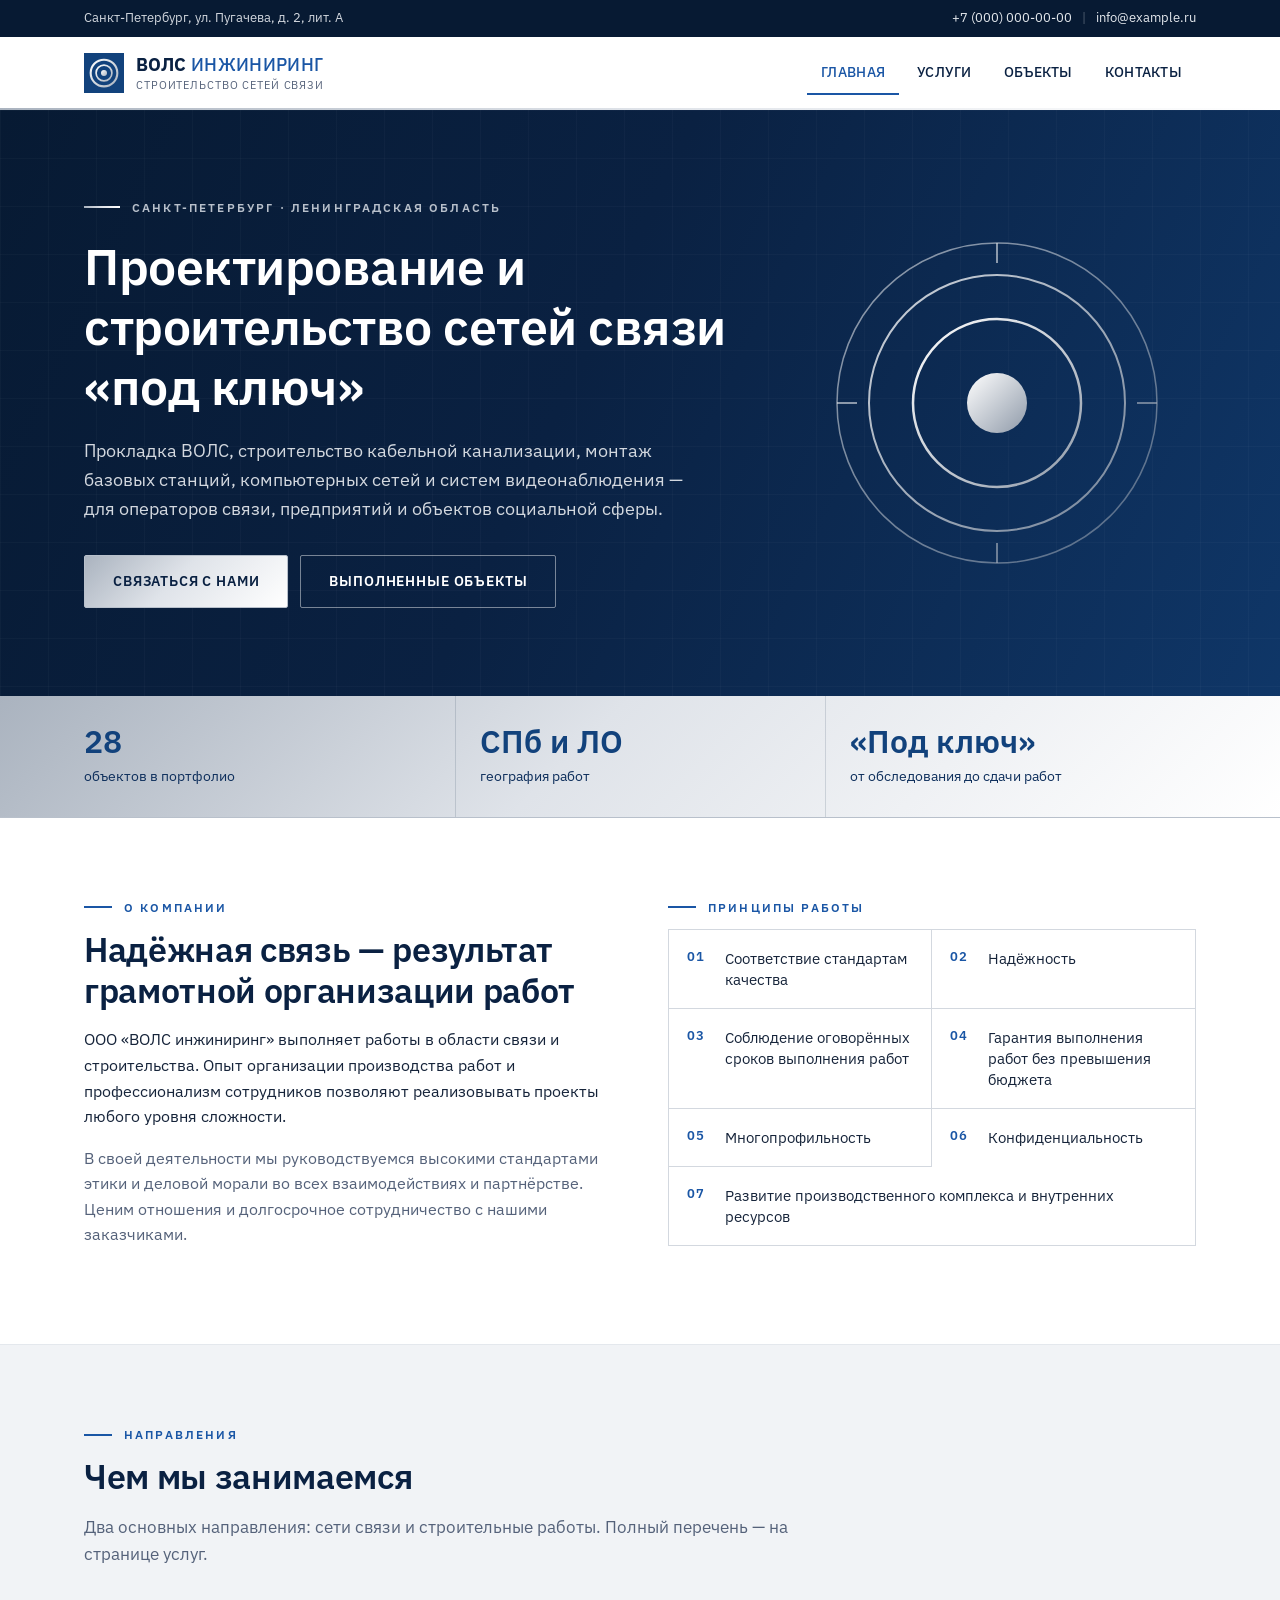
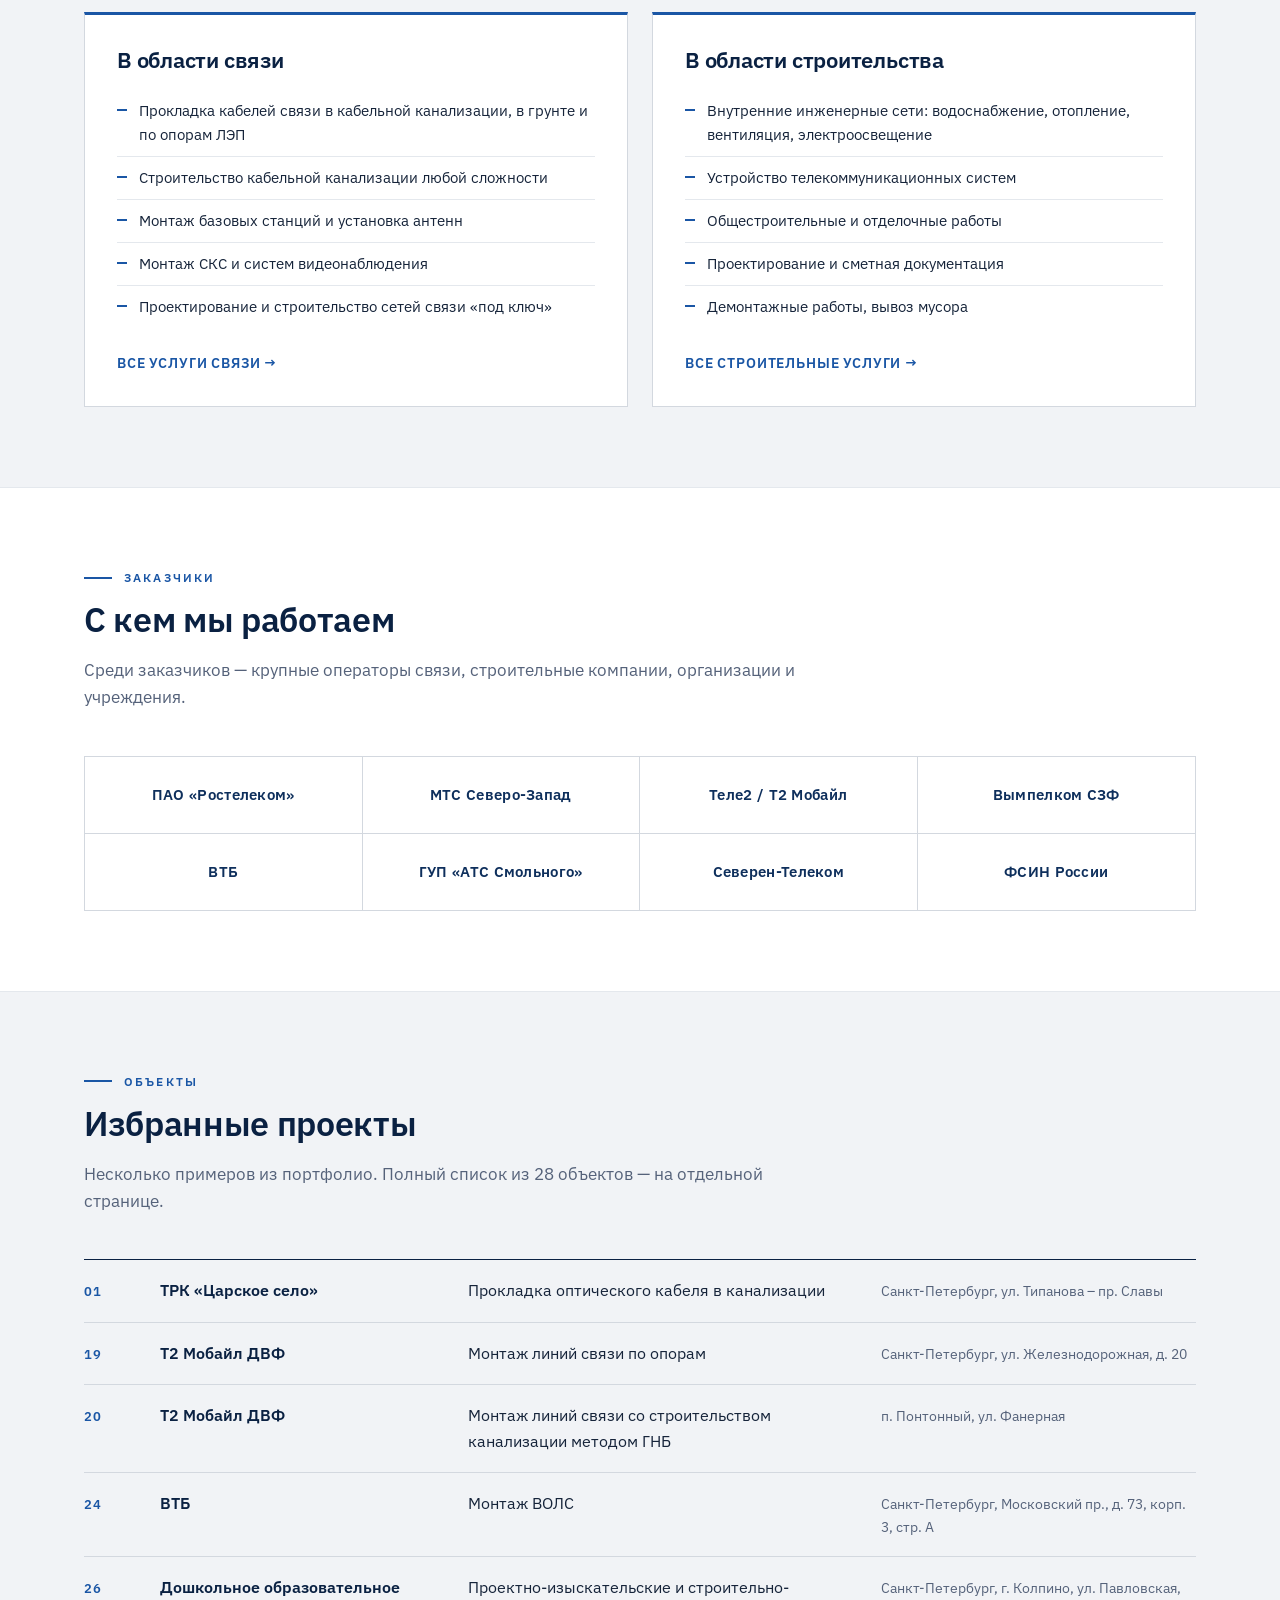
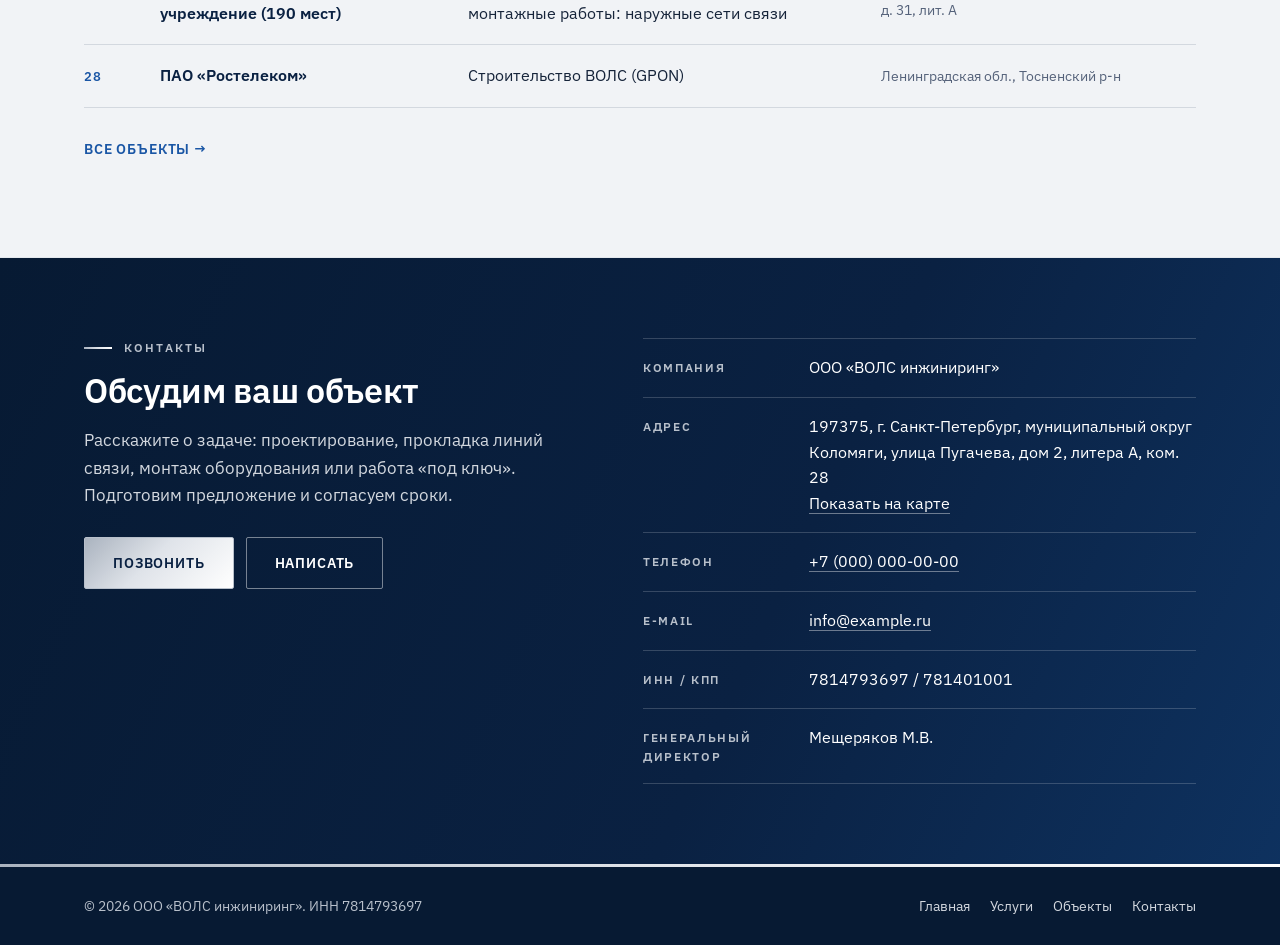
==== index.html @ 52401305 "Добавить сайт-визитку ООО «ВОЛС инжиниринг» Три страницы (главная, услуги, объекты), адаптивная вёрс" ====
<!doctype html>
<html lang="ru">
<head>
<meta charset="utf-8">
<meta name="viewport" content="width=device-width, initial-scale=1">
<title>ВОЛС инжиниринг — строительство и монтаж сетей связи, Санкт-Петербург</title>
<meta name="description" content="ООО «ВОЛС инжиниринг»: проектирование, строительство и монтаж сетей связи под ключ — ВОЛС, кабельная канализация, базовые станции, СКС, видеонаблюдение. Санкт-Петербург и Ленинградская область.">
<meta name="theme-color" content="#0a2142">
<link rel="icon" type="image/svg+xml" href="assets/img/favicon.svg">
<link rel="preconnect" href="https://fonts.googleapis.com">
<link rel="preconnect" href="https://fonts.gstatic.com" crossorigin>
<link rel="stylesheet" href="https://fonts.googleapis.com/css2?family=IBM+Plex+Sans:wght@400;500;600;700&amp;subset=cyrillic&amp;display=swap">
<link rel="stylesheet" href="assets/css/style.css">
</head>
<body>
<a class="skip" href="#main">К содержимому</a>
<div class="topbar"><div class="wrap">
  <span class="addr">Санкт-Петербург, ул. Пугачева, д. 2, лит. А</span>
  <span><a href="tel:+70000000000">+7 (000) 000-00-00</a><span class="sep">|</span><a href="mailto:info@example.ru">info@example.ru</a></span>
</div></div>
<header class="header"><div class="wrap">
  <a class="brand" href="index.html" aria-label="ООО «ВОЛС инжиниринг» — на главную">
    <img src="assets/img/logo-mark.svg" alt="" width="40" height="40">
    <span class="brand-text"><span class="brand-name">ВОЛС <span>инжиниринг</span></span><span class="brand-sub">Строительство сетей связи</span></span>
  </a>
  <button class="nav-toggle" aria-label="Меню" aria-expanded="false" aria-controls="nav"><span></span></button>
  <nav class="nav" id="nav" aria-label="Основное">
    <a href="index.html" aria-current="page">Главная</a>
    <a href="services.html">Услуги</a>
    <a href="projects.html">Объекты</a>
    <a href="index.html#contacts">Контакты</a>
  </nav>
</div></header>
<main id="main">
<section class="hero"><div class="wrap">
  <div>
    <div class="eyebrow">Санкт-Петербург · Ленинградская область</div>
    <h1>Проектирование и строительство сетей связи «под ключ»</h1>
    <p class="lead">Прокладка ВОЛС, строительство кабельной канализации, монтаж базовых станций, компьютерных сетей и систем видеонаблюдения — для операторов связи, предприятий и объектов социальной сферы.</p>
    <div class="btn-row">
      <a class="btn btn-silver" href="#contacts">Связаться с нами</a>
      <a class="btn btn-ghost" href="projects.html">Выполненные объекты</a>
    </div>
  </div>
  <div class="hero-art" aria-hidden="true"><svg viewBox="0 0 340 340" role="img" aria-label="Сечение оптического кабеля" fill="none">
  <defs>
    <linearGradient id="g" x1="0" y1="0" x2="1" y2="1"><stop offset="0" stop-color="#ffffff"/><stop offset="1" stop-color="#8f9aa9"/></linearGradient>
  </defs>
  <circle cx="170" cy="170" r="160" stroke="url(#g)" stroke-width="1.5" opacity=".55"/>
  <circle cx="170" cy="170" r="128" stroke="url(#g)" stroke-width="2" opacity=".8"/>
  <circle cx="170" cy="170" r="84" stroke="url(#g)" stroke-width="2.5"/>
  <circle cx="170" cy="170" r="30" fill="url(#g)"/>
  <path d="M10 170h20M310 170h20M170 10v20M170 310v20" stroke="url(#g)" stroke-width="2" opacity=".6"/>
  <path d="M2 170h126M212 170h126" stroke="url(#g)" stroke-width="1" opacity=".25"/>
</svg></div>
</div></section>

<section class="facts"><div class="wrap">
  <div class="fact"><b>28</b><span>объектов в портфолио</span></div>
  <div class="fact"><b>СПб и ЛО</b><span>география работ</span></div>
  <div class="fact"><b>«Под ключ»</b><span>от обследования до сдачи работ</span></div>
</div></section>

<section class="section" id="about">
  <div class="wrap split">
    <div class="prose">
      <div class="kicker">О компании</div>
      <h2>Надёжная связь — результат грамотной организации работ</h2>
      <p>ООО «ВОЛС инжиниринг» выполняет работы в области связи и строительства. Опыт организации производства работ и профессионализм сотрудников позволяют реализовывать проекты любого уровня сложности.</p>
      <p>В своей деятельности мы руководствуемся высокими стандартами этики и деловой морали во всех взаимодействиях и партнёрстве. Ценим отношения и долгосрочное сотрудничество с нашими заказчиками.</p>
    </div>
    <div>
      <div class="kicker">Принципы работы</div>
      <ul class="principles">
        <li>Соответствие стандартам качества</li>
        <li>Надёжность</li>
        <li>Соблюдение оговорённых сроков выполнения работ</li>
        <li>Гарантия выполнения работ без превышения бюджета</li>
        <li>Многопрофильность</li>
        <li>Конфиденциальность</li>
        <li>Развитие производственного комплекса и внутренних ресурсов</li>
      </ul>
    </div>
  </div>
</section>

<section class="section section-alt">
  <div class="wrap">
    <div class="section-head">
      <div class="kicker">Направления</div>
      <h2>Чем мы занимаемся</h2>
      <p>Два основных направления: сети связи и строительные работы. Полный перечень — на странице услуг.</p>
    </div>
    <div class="cards">
      <article class="card">
        <h3>В области связи</h3>
        <ul>
          <li>Прокладка кабелей связи в кабельной канализации, в грунте и по опорам ЛЭП</li>
          <li>Строительство кабельной канализации любой сложности</li>
          <li>Монтаж базовых станций и установка антенн</li>
          <li>Монтаж СКС и систем видеонаблюдения</li>
          <li>Проектирование и строительство сетей связи «под ключ»</li>
        </ul>
        <a class="more" href="services.html#svyaz">Все услуги связи</a>
      </article>
      <article class="card">
        <h3>В области строительства</h3>
        <ul>
          <li>Внутренние инженерные сети: водоснабжение, отопление, вентиляция, электроосвещение</li>
          <li>Устройство телекоммуникационных систем</li>
          <li>Общестроительные и отделочные работы</li>
          <li>Проектирование и сметная документация</li>
          <li>Демонтажные работы, вывоз мусора</li>
        </ul>
        <a class="more" href="services.html#stroitelstvo">Все строительные услуги</a>
      </article>
    </div>
  </div>
</section>

<section class="section">
  <div class="wrap">
    <div class="section-head">
      <div class="kicker">Заказчики</div>
      <h2>С кем мы работаем</h2>
      <p>Среди заказчиков — крупные операторы связи, строительные компании, организации и учреждения.</p>
    </div>
    <ul class="clients">
      <li>ПАО «Ростелеком»</li><li>МТС Северо-Запад</li><li>Теле2 / Т2 Мобайл</li><li>Вымпелком СЗФ</li>
      <li>ВТБ</li><li>ГУП «АТС Смольного»</li><li>Северен-Телеком</li><li>ФСИН России</li>
    </ul>
  </div>
</section>

<section class="section section-alt">
  <div class="wrap">
    <div class="section-head">
      <div class="kicker">Объекты</div>
      <h2>Избранные проекты</h2>
      <p>Несколько примеров из портфолио. Полный список из 28 объектов — на отдельной странице.</p>
    </div>
    <div class="plist">
<div class="prow"><div class="n">01</div><div class="who">ТРК «Царское село»</div><div class="what">Прокладка оптического кабеля в канализации</div><div class="where">Санкт-Петербург, ул. Типанова – пр. Славы</div></div>
<div class="prow"><div class="n">19</div><div class="who">Т2 Мобайл ДВФ</div><div class="what">Монтаж линий связи по опорам</div><div class="where">Санкт-Петербург, ул. Железнодорожная, д. 20</div></div>
<div class="prow"><div class="n">20</div><div class="who">Т2 Мобайл ДВФ</div><div class="what">Монтаж линий связи со строительством канализации методом ГНБ</div><div class="where">п. Понтонный, ул. Фанерная</div></div>
<div class="prow"><div class="n">24</div><div class="who">ВТБ</div><div class="what">Монтаж ВОЛС</div><div class="where">Санкт-Петербург, Московский пр., д. 73, корп. 3, стр. А</div></div>
<div class="prow"><div class="n">26</div><div class="who">Дошкольное образовательное учреждение (190 мест)</div><div class="what">Проектно-изыскательские и строительно-монтажные работы: наружные сети связи</div><div class="where">Санкт-Петербург, г. Колпино, ул. Павловская, д. 31, лит. А</div></div>
<div class="prow"><div class="n">28</div><div class="who">ПАО «Ростелеком»</div><div class="what">Строительство ВОЛС (GPON)</div><div class="where">Ленинградская обл., Тосненский р-н</div></div>
    </div>
    <p style="margin-top:28px"><a class="more" href="projects.html">Все объекты</a></p>
  </div>
</section>
<section class="section contacts" id="contacts">
  <div class="wrap grid">
    <div>
      <div class="kicker">Контакты</div>
      <h2>Обсудим ваш объект</h2>
      <p class="lead">Расскажите о задаче: проектирование, прокладка линий связи, монтаж оборудования или работа «под ключ». Подготовим предложение и согласуем сроки.</p>
      <div class="btn-row">
        <a class="btn btn-silver" href="tel:+70000000000">Позвонить</a>
        <a class="btn btn-ghost" href="mailto:info@example.ru">Написать</a>
      </div>
    </div>
    <dl class="dl">
      <div><dt>Компания</dt><dd>ООО «ВОЛС инжиниринг»</dd></div>
      <div><dt>Адрес</dt><dd>197375, г. Санкт-Петербург, муниципальный округ Коломяги, улица Пугачева, дом 2, литера А, ком. 28<br><a href="https://yandex.ru/maps/?text=Санкт-Петербург, улица Пугачева, 2 литера А" target="_blank" rel="noopener">Показать на карте</a></dd></div>
      <div><dt>Телефон</dt><dd><a href="tel:+70000000000">+7 (000) 000-00-00</a></dd></div>
      <div><dt>E-mail</dt><dd><a href="mailto:info@example.ru">info@example.ru</a></dd></div>
      <div><dt>ИНН / КПП</dt><dd>7814793697 / 781401001</dd></div>
      <div><dt>Генеральный директор</dt><dd>Мещеряков М.В.</dd></div>
    </dl>
  </div>
</section>
</main>
<footer class="footer"><div class="wrap">
  <div>© 2026 ООО «ВОЛС инжиниринг». ИНН 7814793697</div>
  <nav aria-label="Нижнее"><a href="index.html">Главная</a><a href="services.html">Услуги</a><a href="projects.html">Объекты</a><a href="index.html#contacts">Контакты</a></nav>
</div></footer>
<script src="assets/js/main.js"></script>
</body>
</html>
---- assets/css/style.css ----
/* ВОЛС инжиниринг — стили сайта-визитки */
:root {
  --navy-950: #071a33;
  --navy-900: #0a2142;
  --navy-800: #0e2f5c;
  --blue-700: #12427c;
  --blue-600: #1a56a5;   /* основной синий */
  --blue-500: #2a6bc0;
  --silver-500: #9aa4b2;
  --silver-400: #b8c0cb;
  --silver-300: #d3d8df;
  --silver-200: #e4e8ed;
  --silver-100: #f1f3f6;
  --white: #ffffff;
  --text: #16243a;
  --muted: #55627a;
  --line: #d3d8df;

  /* вторичный цвет: от серебра к белому */
  --silver-grad: linear-gradient(135deg, #aab3bf 0%, #dfe3e9 45%, #ffffff 100%);
  --silver-grad-h: linear-gradient(90deg, #aab3bf 0%, #dfe3e9 50%, #ffffff 100%);

  --font: "IBM Plex Sans", "Segoe UI", Roboto, "Helvetica Neue", Arial, sans-serif;
  --wrap: 1160px;
  --gutter: 24px;
  --radius: 2px;
}

*, *::before, *::after { box-sizing: border-box; }
html { scroll-behavior: smooth; -webkit-text-size-adjust: 100%; }
body {
  margin: 0;
  font-family: var(--font);
  font-size: 16px;
  line-height: 1.6;
  color: var(--text);
  background: var(--white);
}
img, svg { max-width: 100%; display: block; }
a { color: var(--blue-600); text-decoration: none; }
a:hover { color: var(--blue-700); text-decoration: underline; }
h1, h2, h3 { line-height: 1.2; margin: 0 0 .5em; font-weight: 600; color: var(--navy-900); letter-spacing: -.01em; }
p { margin: 0 0 1em; }
ul { margin: 0; padding: 0; list-style: none; }

.wrap { width: 100%; max-width: var(--wrap); margin: 0 auto; padding: 0 var(--gutter); }
.skip { position: absolute; left: -9999px; }
.skip:focus { left: 8px; top: 8px; z-index: 100; background: var(--white); padding: 8px 12px; }

/* ---------- Header ---------- */
.topbar { background: var(--navy-950); color: var(--silver-300); font-size: 13px; }
.topbar .wrap { display: flex; justify-content: space-between; gap: 16px; padding-top: 8px; padding-bottom: 8px; flex-wrap: wrap; }
.topbar a { color: var(--silver-200); }
.topbar a:hover { color: var(--white); }
.topbar .sep { opacity: .35; margin: 0 10px; }

.header { background: var(--white); border-bottom: 1px solid var(--line); position: sticky; top: 0; z-index: 50; }
.header::after { content: ""; position: absolute; left: 0; right: 0; bottom: -1px; height: 2px; background: var(--silver-grad-h); }
.header .wrap { display: flex; align-items: center; justify-content: space-between; min-height: 72px; gap: 24px; }

.brand { display: flex; align-items: center; gap: 12px; color: var(--navy-900); }
.brand:hover { text-decoration: none; color: var(--navy-900); }
.brand img { width: 40px; height: 40px; }
.brand-text { display: flex; flex-direction: column; line-height: 1.1; }
.brand-name { font-weight: 700; font-size: 18px; letter-spacing: .02em; text-transform: uppercase; }
.brand-name span { font-weight: 500; color: var(--blue-600); }
.brand-sub { font-size: 11px; color: var(--muted); letter-spacing: .08em; text-transform: uppercase; margin-top: 4px; }

.nav { display: flex; gap: 4px; align-items: center; }
.nav a {
  color: var(--navy-900); font-size: 14px; font-weight: 500; letter-spacing: .02em;
  padding: 10px 14px; border-bottom: 2px solid transparent; text-transform: uppercase;
}
.nav a:hover { text-decoration: none; color: var(--blue-600); }
.nav a[aria-current="page"] { color: var(--blue-600); border-bottom-color: var(--blue-600); }
.nav-toggle { display: none; background: none; border: 1px solid var(--line); width: 44px; height: 44px; padding: 0; cursor: pointer; color: var(--navy-900); }
.nav-toggle span, .nav-toggle span::before, .nav-toggle span::after { display: block; width: 20px; height: 2px; background: currentColor; margin: 0 auto; position: relative; }
.nav-toggle span::before, .nav-toggle span::after { content: ""; position: absolute; left: 0; }
.nav-toggle span::before { top: -6px; }
.nav-toggle span::after { top: 6px; }

/* ---------- Buttons ---------- */
.btn {
  display: inline-block; font: inherit; font-size: 14px; font-weight: 600; letter-spacing: .06em; text-transform: uppercase;
  padding: 14px 28px; border: 1px solid transparent; border-radius: var(--radius); cursor: pointer; text-align: center;
}
.btn:hover { text-decoration: none; }
.btn-primary { background: var(--blue-600); color: var(--white); border-color: var(--blue-600); }
.btn-primary:hover { background: var(--blue-500); border-color: var(--blue-500); color: var(--white); }
.btn-silver { background: var(--silver-grad); color: var(--navy-900); border-color: var(--silver-400); }
.btn-silver:hover { background: var(--white); color: var(--navy-900); }
.btn-ghost { background: transparent; color: var(--white); border-color: rgba(255,255,255,.45); }
.btn-ghost:hover { background: rgba(255,255,255,.08); color: var(--white); border-color: var(--white); }
.btn-row { display: flex; gap: 12px; flex-wrap: wrap; }

/* ---------- Hero ---------- */
.hero {
  position: relative; overflow: hidden; color: var(--silver-200);
  background:
    linear-gradient(115deg, var(--navy-950) 0%, var(--navy-900) 45%, var(--blue-700) 130%);
}
.hero::before { /* тонкая сетка */
  content: ""; position: absolute; inset: 0; opacity: .5; pointer-events: none;
  background-image:
    linear-gradient(rgba(255,255,255,.05) 1px, transparent 1px),
    linear-gradient(90deg, rgba(255,255,255,.05) 1px, transparent 1px);
  background-size: 48px 48px;
}
.hero .wrap { position: relative; display: grid; grid-template-columns: 1.25fr .75fr; gap: 48px; align-items: center; padding-top: 88px; padding-bottom: 88px; }
.eyebrow { font-size: 12px; font-weight: 600; letter-spacing: .18em; text-transform: uppercase; color: var(--silver-400); display: flex; align-items: center; gap: 12px; margin-bottom: 20px; }
.eyebrow::before { content: ""; width: 36px; height: 2px; background: var(--silver-grad-h); }
.hero h1 { color: var(--white); font-size: clamp(30px, 4.4vw, 50px); font-weight: 600; margin-bottom: 20px; }
.hero p.lead { font-size: 18px; color: var(--silver-300); max-width: 620px; margin-bottom: 32px; }
.hero-art { display: flex; justify-content: center; }
.hero-art svg { width: min(100%, 340px); height: auto; }

.hero-sm .wrap { grid-template-columns: 1fr; padding-top: 56px; padding-bottom: 56px; }
.hero-sm h1 { font-size: clamp(28px, 3.6vw, 40px); margin-bottom: 12px; }
.hero-sm p.lead { margin: 0; font-size: 17px; }
.crumbs { font-size: 13px; color: var(--silver-400); margin-bottom: 16px; letter-spacing: .04em; }
.crumbs a { color: var(--silver-300); }

/* ---------- Facts band ---------- */
.facts { background: var(--silver-grad); border-bottom: 1px solid var(--silver-400); }
.facts .wrap { display: grid; grid-template-columns: repeat(3, 1fr); }
.fact { padding: 28px 24px; border-left: 1px solid rgba(10,33,66,.14); }
.fact:first-child { border-left: 0; padding-left: 0; }
.fact b { display: block; font-size: 32px; font-weight: 600; color: var(--blue-700); line-height: 1.1; margin-bottom: 4px; }
.fact span { font-size: 14px; color: var(--navy-800); }

/* ---------- Sections ---------- */
.section { padding: 80px 0; }
.section-alt { background: var(--silver-100); border-top: 1px solid var(--silver-200); border-bottom: 1px solid var(--silver-200); }
.section-head { max-width: 720px; margin-bottom: 44px; }
.kicker { font-size: 12px; font-weight: 600; letter-spacing: .18em; text-transform: uppercase; color: var(--blue-600); margin-bottom: 12px; display: flex; align-items: center; gap: 12px; }
.kicker::before { content: ""; width: 28px; height: 2px; background: var(--blue-600); }
.section h2 { font-size: clamp(26px, 3vw, 34px); }
.section-head p { color: var(--muted); font-size: 17px; margin: 0; }

.split { display: grid; grid-template-columns: 1fr 1fr; gap: 56px; align-items: start; }
.prose p { color: var(--text); }
.prose p + p { color: var(--muted); }

/* principles */
.principles { display: grid; grid-template-columns: 1fr 1fr; gap: 0; border: 1px solid var(--line); background: var(--white); counter-reset: p; }
.principles li { counter-increment: p; padding: 18px 20px 18px 56px; position: relative; border-bottom: 1px solid var(--line); font-size: 15px; line-height: 1.4; }
.principles li:nth-child(odd) { border-right: 1px solid var(--line); }
.principles li:nth-last-child(-n+2) { border-bottom: 0; }
.principles li:last-child:nth-child(odd) { grid-column: 1 / -1; border-right: 0; border-bottom: 0; }
.principles li::before { content: "0" counter(p); position: absolute; left: 18px; top: 18px; font-size: 13px; font-weight: 600; color: var(--blue-600); letter-spacing: .06em; }

/* cards */
.cards { display: grid; grid-template-columns: repeat(2, 1fr); gap: 24px; }
.card { background: var(--white); border: 1px solid var(--line); border-top: 3px solid var(--blue-600); padding: 32px; display: flex; flex-direction: column; }
.card h3 { font-size: 22px; margin-bottom: 16px; }
.card ul { margin-bottom: 24px; flex: 1; }
.card li { padding: 9px 0 9px 22px; position: relative; border-bottom: 1px solid var(--silver-200); font-size: 15px; }
.card li:last-child { border-bottom: 0; }
.card li::before { content: ""; position: absolute; left: 0; top: 19px; width: 10px; height: 2px; background: var(--blue-600); }
.more { font-size: 14px; font-weight: 600; letter-spacing: .06em; text-transform: uppercase; }
.more::after { content: " →"; }

/* clients */
.clients { display: grid; grid-template-columns: repeat(4, 1fr); border: 1px solid var(--line); background: var(--white); }
.clients li { padding: 26px 16px; text-align: center; font-weight: 600; color: var(--navy-800); letter-spacing: .02em; border-right: 1px solid var(--line); border-bottom: 1px solid var(--line); font-size: 15px; }
.clients li:nth-child(4n) { border-right: 0; }
.clients li:nth-last-child(-n+4) { border-bottom: 0; }

/* project preview */
.plist { border-top: 1px solid var(--navy-900); }
.prow { display: grid; grid-template-columns: 56px 1.1fr 1.5fr 1.2fr; gap: 20px; padding: 18px 0; border-bottom: 1px solid var(--line); align-items: baseline; }
.prow .n { font-size: 13px; font-weight: 600; color: var(--blue-600); letter-spacing: .06em; }
.prow .who { font-weight: 600; color: var(--navy-900); }
.prow .what { color: var(--text); }
.prow .where { color: var(--muted); font-size: 14px; }
.plist-head { font-size: 12px; font-weight: 600; letter-spacing: .12em; text-transform: uppercase; color: var(--muted); padding: 12px 0; border-bottom: 1px solid var(--line); }
.plist-head.prow { padding: 12px 0; }
.plist-head .n, .plist-head .who, .plist-head .what, .plist-head .where { font-size: 12px; font-weight: 600; color: var(--muted); }

.filters { display: flex; flex-wrap: wrap; gap: 8px; margin-bottom: 28px; }
.chip { font: inherit; font-size: 14px; font-weight: 500; padding: 9px 16px; border: 1px solid var(--silver-400); background: var(--white); color: var(--navy-800); cursor: pointer; border-radius: var(--radius); }
.chip:hover { border-color: var(--blue-600); color: var(--blue-600); }
.chip[aria-pressed="true"] { background: var(--blue-600); border-color: var(--blue-600); color: var(--white); }
.chip small { opacity: .7; margin-left: 6px; }
.count-line { color: var(--muted); font-size: 14px; margin-bottom: 12px; }
.prow[hidden] { display: none; }

/* services */
.svc-group + .svc-group { margin-top: 64px; }
.svc-group > h2 { display: flex; align-items: baseline; gap: 14px; padding-bottom: 14px; border-bottom: 2px solid var(--navy-900); margin-bottom: 8px; }
.svc-group > h2 small { font-size: 13px; font-weight: 600; letter-spacing: .14em; color: var(--blue-600); }
.svc-sub { display: grid; grid-template-columns: 280px 1fr; gap: 32px; padding: 28px 0; border-bottom: 1px solid var(--line); }
.svc-sub h3 { font-size: 17px; color: var(--blue-700); margin: 0; }
.svc-sub ul { columns: 2; column-gap: 40px; }
.svc-sub li { break-inside: avoid; padding: 6px 0 6px 20px; position: relative; font-size: 15.5px; }
.svc-sub li::before { content: ""; position: absolute; left: 0; top: 16px; width: 8px; height: 2px; background: var(--blue-600); }
.svc-sub.one-col ul { columns: 1; }

.steps { display: grid; grid-template-columns: repeat(4, 1fr); border: 1px solid var(--line); background: var(--white); }
.step { padding: 28px 24px; border-right: 1px solid var(--line); }
.step:last-child { border-right: 0; }
.step b { display: block; font-size: 13px; letter-spacing: .14em; color: var(--blue-600); margin-bottom: 10px; }
.step h3 { font-size: 18px; margin-bottom: 8px; }
.step p { font-size: 14.5px; color: var(--muted); margin: 0; }

/* ---------- CTA / contacts ---------- */
.contacts { background: linear-gradient(115deg, var(--navy-950), var(--navy-900) 60%, var(--blue-700) 140%); color: var(--silver-300); }
.contacts .kicker { color: var(--silver-400); }
.contacts .kicker::before { background: var(--silver-grad-h); }
.contacts h2 { color: var(--white); }
.contacts .grid { display: grid; grid-template-columns: 1fr 1.1fr; gap: 56px; }
.contacts p.lead { font-size: 17px; max-width: 460px; margin-bottom: 28px; }
.dl { margin: 0; border-top: 1px solid rgba(255,255,255,.18); }
.dl > div { display: grid; grid-template-columns: 150px 1fr; gap: 16px; padding: 16px 0; border-bottom: 1px solid rgba(255,255,255,.18); }
.dl dt { font-size: 12px; font-weight: 600; letter-spacing: .14em; text-transform: uppercase; color: var(--silver-400); padding-top: 3px; }
.dl dd { margin: 0; color: var(--white); }
.dl a { color: var(--white); border-bottom: 1px solid rgba(255,255,255,.4); }
.dl a:hover { text-decoration: none; border-bottom-color: var(--white); }

/* ---------- Footer ---------- */
.footer { background: var(--navy-950); color: var(--silver-400); font-size: 14px; border-top: 3px solid transparent; border-image: var(--silver-grad-h) 1; }
.footer .wrap { display: flex; justify-content: space-between; gap: 24px; padding-top: 28px; padding-bottom: 28px; flex-wrap: wrap; }
.footer a { color: var(--silver-300); }
.footer nav a + a { margin-left: 20px; }

/* ---------- Responsive ---------- */
@media (max-width: 960px) {
  .hero .wrap { grid-template-columns: 1fr; padding-top: 64px; padding-bottom: 64px; }
  .hero-art { display: none; }
  .split, .contacts .grid { grid-template-columns: 1fr; gap: 36px; }
  .cards { grid-template-columns: 1fr; }
  .steps { grid-template-columns: 1fr 1fr; }
  .step:nth-child(2) { border-right: 0; }
  .step:nth-child(-n+2) { border-bottom: 1px solid var(--line); }
  .clients { grid-template-columns: repeat(2, 1fr); }
  .clients li:nth-child(4n) { border-right: 1px solid var(--line); }
  .clients li:nth-child(2n) { border-right: 0; }
  .clients li:nth-last-child(-n+4) { border-bottom: 1px solid var(--line); }
  .clients li:nth-last-child(-n+2) { border-bottom: 0; }
  .svc-sub { grid-template-columns: 1fr; gap: 14px; }
}
@media (max-width: 760px) {
  :root { --gutter: 16px; }
  .topbar .addr { display: none; }
  .nav-toggle { display: block; }
  .nav { display: none; position: absolute; left: 0; right: 0; top: 100%; background: var(--white); flex-direction: column; align-items: stretch; border-bottom: 1px solid var(--line); padding: 8px var(--gutter) 16px; }
  .nav.open { display: flex; }
  .nav a { padding: 14px 0; border-bottom: 1px solid var(--silver-200); }
  .nav a[aria-current="page"] { border-bottom-color: var(--silver-200); }
  .brand-sub { display: none; }
  .section { padding: 56px 0; }
  .facts .wrap { grid-template-columns: 1fr; }
  .fact, .fact:first-child { border-left: 0; padding: 18px 0; border-top: 1px solid rgba(10,33,66,.14); }
  .fact:first-child { border-top: 0; }
  .principles { grid-template-columns: 1fr; }
  .principles li:nth-child(odd) { border-right: 0; }
  .principles li:nth-last-child(2) { border-bottom: 1px solid var(--line); }
  .card { padding: 24px; }
  .steps { grid-template-columns: 1fr; }
  .step, .step:nth-child(2) { border-right: 0; border-bottom: 1px solid var(--line); }
  .step:last-child { border-bottom: 0; }
  .svc-sub ul { columns: 1; }
  .prow { grid-template-columns: 36px 1fr; gap: 4px 12px; padding: 16px 0; }
  .prow .who, .prow .what, .prow .where { grid-column: 2; }
  .plist-head { display: none; }
  .dl > div { grid-template-columns: 1fr; gap: 4px; }
  .btn { width: 100%; }
  .footer .wrap { flex-direction: column; }
}
@media (prefers-reduced-motion: reduce) { html { scroll-behavior: auto; } }
:focus-visible { outline: 2px solid var(--blue-500); outline-offset: 2px; }
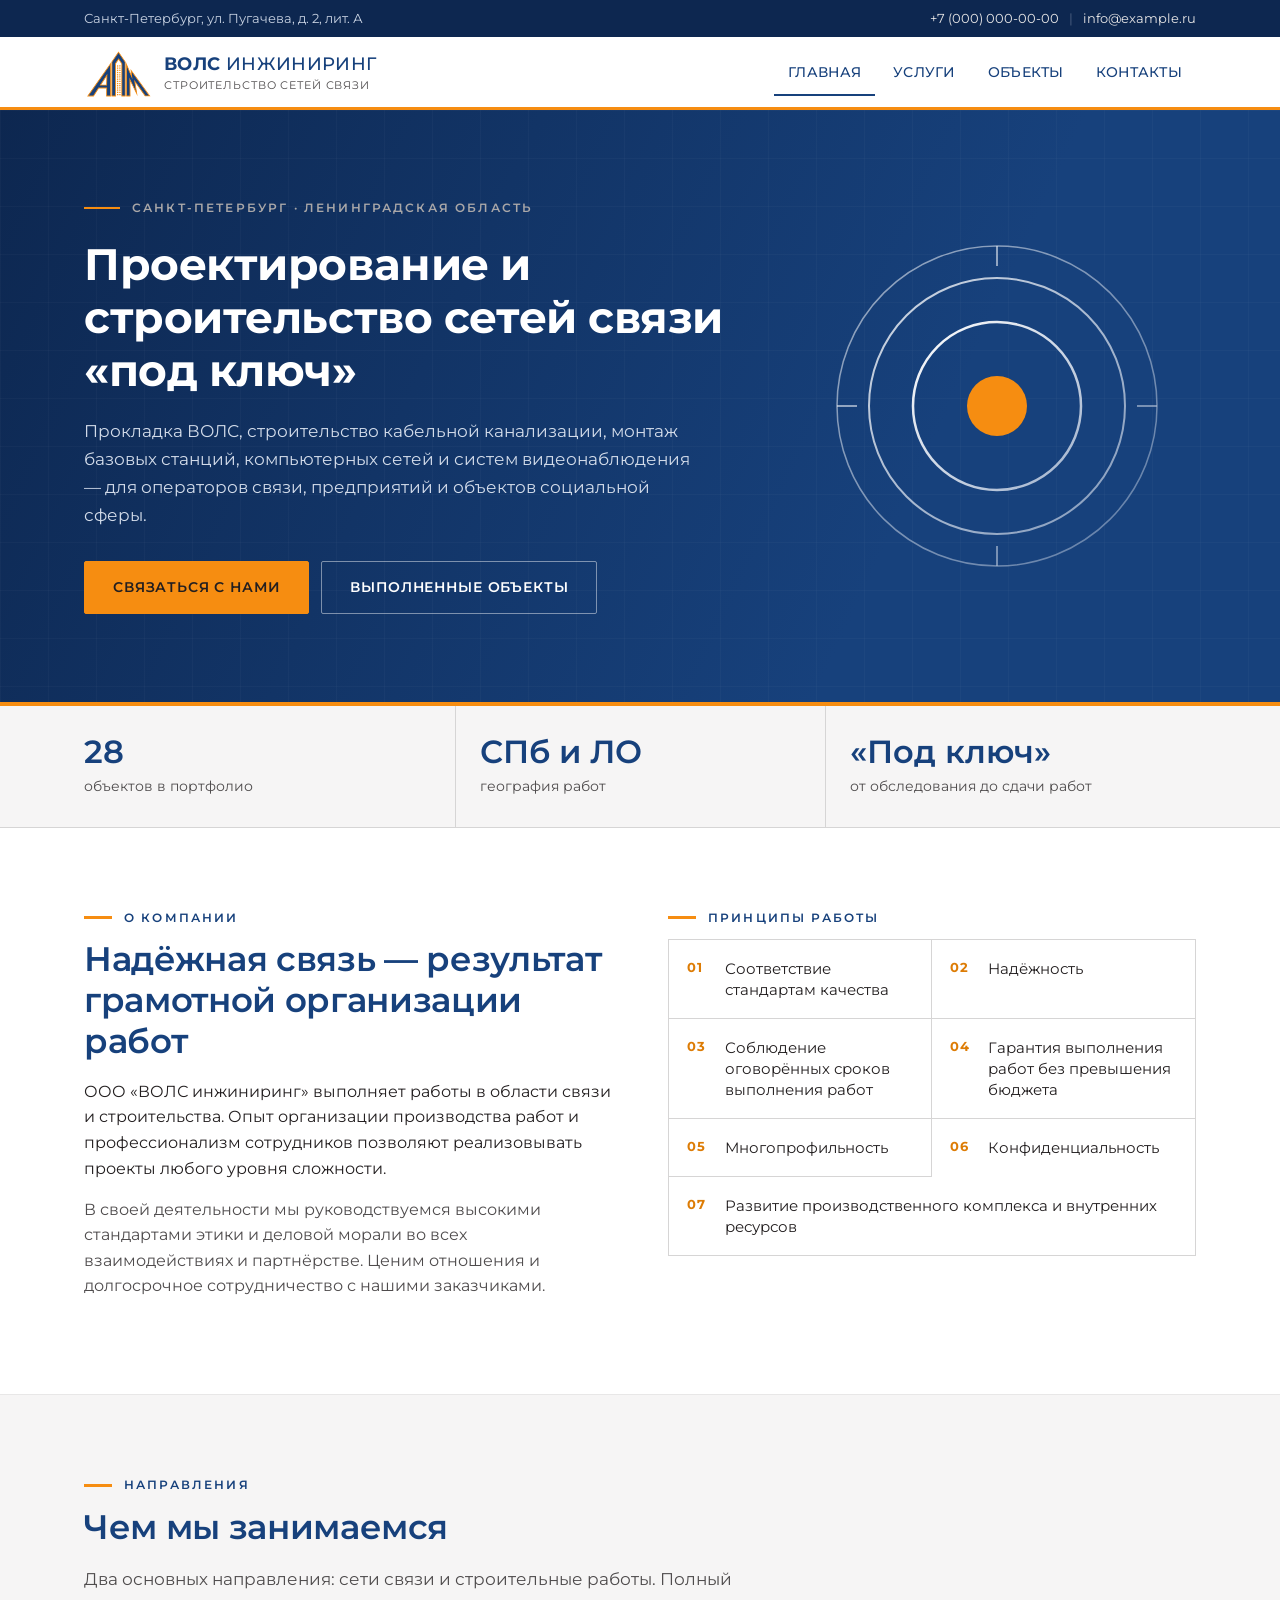
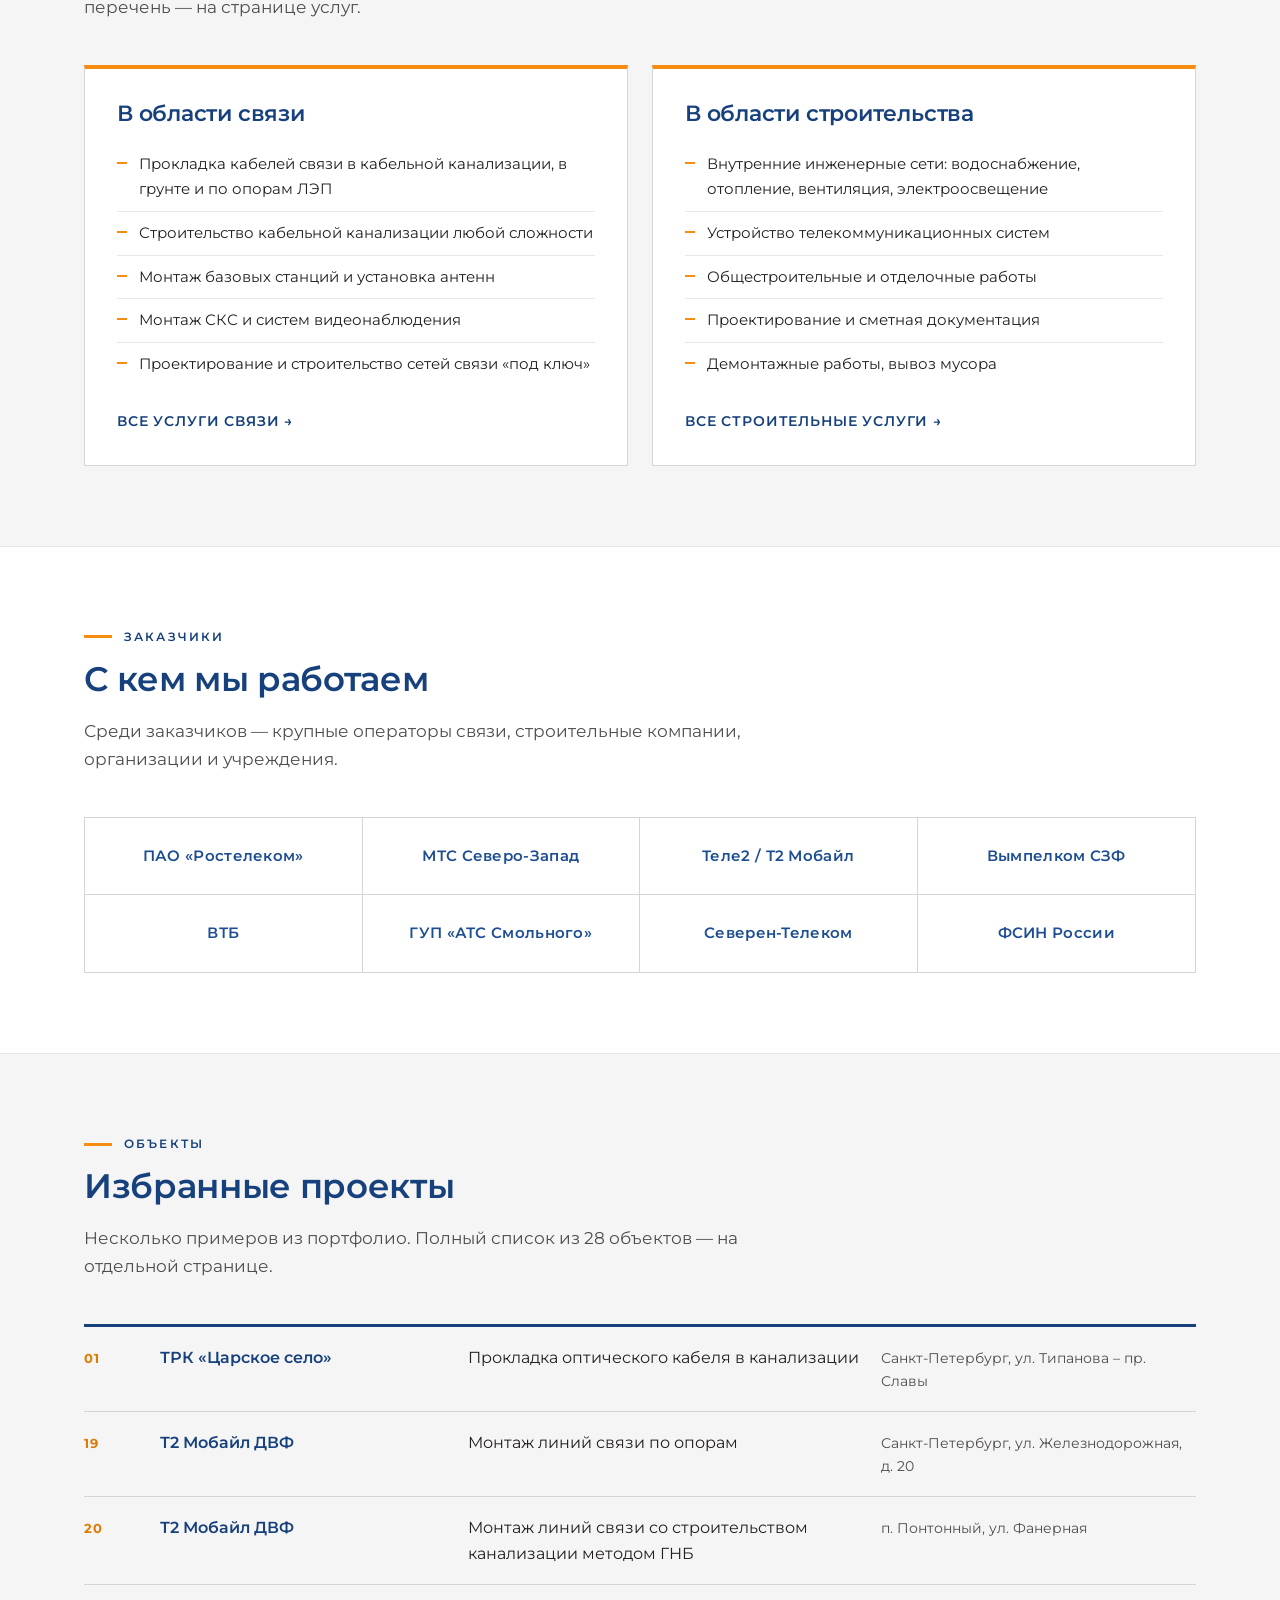
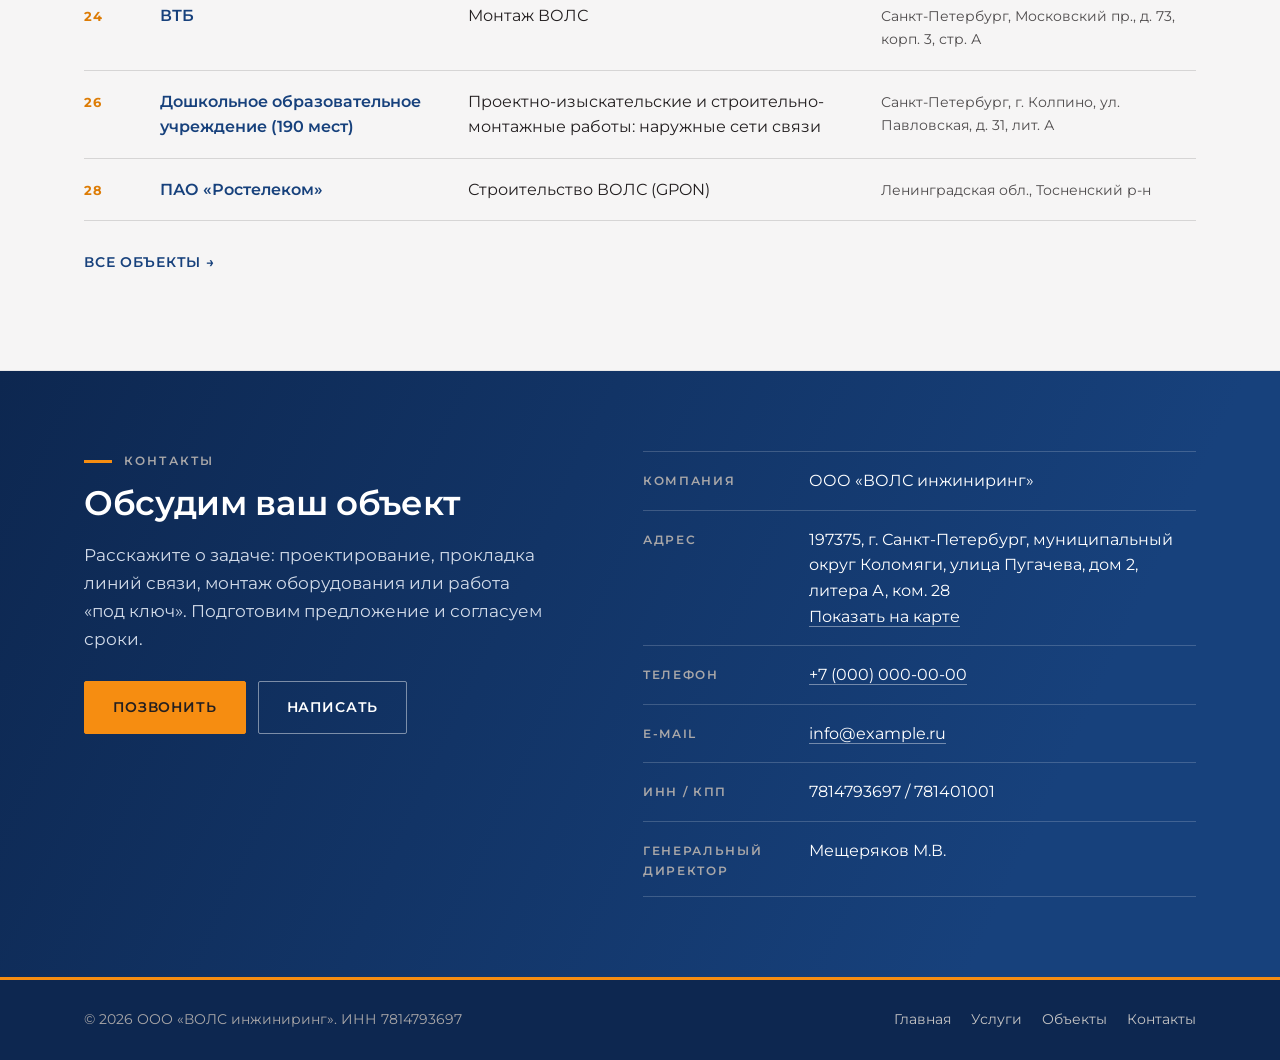
==== commit f0415b1e: "Перекрасить сайт по брендбуку: синий и оранжевый, логотип из брендбука Co-Authored-By: Claude Sonnet" ====
--- a/index.html
+++ b/index.html
@@ -5,11 +5,11 @@
 <meta name="viewport" content="width=device-width, initial-scale=1">
 <title>ВОЛС инжиниринг — строительство и монтаж сетей связи, Санкт-Петербург</title>
 <meta name="description" content="ООО «ВОЛС инжиниринг»: проектирование, строительство и монтаж сетей связи под ключ — ВОЛС, кабельная канализация, базовые станции, СКС, видеонаблюдение. Санкт-Петербург и Ленинградская область.">
-<meta name="theme-color" content="#0a2142">
+<meta name="theme-color" content="#17417c">
 <link rel="icon" type="image/svg+xml" href="assets/img/favicon.svg">
 <link rel="preconnect" href="https://fonts.googleapis.com">
 <link rel="preconnect" href="https://fonts.gstatic.com" crossorigin>
-<link rel="stylesheet" href="https://fonts.googleapis.com/css2?family=IBM+Plex+Sans:wght@400;500;600;700&amp;subset=cyrillic&amp;display=swap">
+<link rel="stylesheet" href="https://fonts.googleapis.com/css2?family=Montserrat:wght@400;500;600;700&amp;subset=cyrillic&amp;display=swap">
 <link rel="stylesheet" href="assets/css/style.css">
 </head>
 <body>
@@ -20,7 +20,7 @@
 </div></div>
 <header class="header"><div class="wrap">
   <a class="brand" href="index.html" aria-label="ООО «ВОЛС инжиниринг» — на главную">
-    <img src="assets/img/logo-mark.svg" alt="" width="40" height="40">
+    <img src="assets/img/logo.svg" alt="" width="68" height="48">
     <span class="brand-text"><span class="brand-name">ВОЛС <span>инжиниринг</span></span><span class="brand-sub">Строительство сетей связи</span></span>
   </a>
   <button class="nav-toggle" aria-label="Меню" aria-expanded="false" aria-controls="nav"><span></span></button>
@@ -44,12 +44,12 @@
   </div>
   <div class="hero-art" aria-hidden="true"><svg viewBox="0 0 340 340" role="img" aria-label="Сечение оптического кабеля" fill="none">
   <defs>
-    <linearGradient id="g" x1="0" y1="0" x2="1" y2="1"><stop offset="0" stop-color="#ffffff"/><stop offset="1" stop-color="#8f9aa9"/></linearGradient>
+    <linearGradient id="g" x1="0" y1="0" x2="1" y2="1"><stop offset="0" stop-color="#ffffff"/><stop offset="1" stop-color="#9fb1cc"/></linearGradient>
   </defs>
   <circle cx="170" cy="170" r="160" stroke="url(#g)" stroke-width="1.5" opacity=".55"/>
   <circle cx="170" cy="170" r="128" stroke="url(#g)" stroke-width="2" opacity=".8"/>
   <circle cx="170" cy="170" r="84" stroke="url(#g)" stroke-width="2.5"/>
-  <circle cx="170" cy="170" r="30" fill="url(#g)"/>
+  <circle cx="170" cy="170" r="30" fill="#f68d11"/>
   <path d="M10 170h20M310 170h20M170 10v20M170 310v20" stroke="url(#g)" stroke-width="2" opacity=".6"/>
   <path d="M2 170h126M212 170h126" stroke="url(#g)" stroke-width="1" opacity=".25"/>
 </svg></div>
--- a/assets/css/style.css
+++ b/assets/css/style.css
@@ -1,26 +1,26 @@
 /* ВОЛС инжиниринг — стили сайта-визитки */
+/* Палитра по брендбуку: PANTONE 294 C (синий) и PANTONE 1375 (оранжевый) */
 :root {
-  --navy-950: #071a33;
-  --navy-900: #0a2142;
-  --navy-800: #0e2f5c;
-  --blue-700: #12427c;
-  --blue-600: #1a56a5;   /* основной синий */
-  --blue-500: #2a6bc0;
-  --silver-500: #9aa4b2;
-  --silver-400: #b8c0cb;
-  --silver-300: #d3d8df;
-  --silver-200: #e4e8ed;
-  --silver-100: #f1f3f6;
+  --navy-950: #0d2750;
+  --navy-900: #17417c;   /* PANTONE 294 C — основной синий */
+  --navy-800: #1d4d92;
+  --blue-700: #17417c;
+  --blue-600: #17417c;
+  --blue-500: #2a5ca0;
+  --orange: #f68d11;     /* PANTONE 1375 — акцент */
+  --orange-600: #dd7c05;
+  --silver-500: #8c8a8b;
+  --silver-400: #a9a7a8;
+  --silver-300: #c5c4c4;
+  --silver-200: #e8e7e7;
+  --silver-100: #f6f5f5;
   --white: #ffffff;
-  --text: #16243a;
-  --muted: #55627a;
-  --line: #d3d8df;
-
-  /* вторичный цвет: от серебра к белому */
-  --silver-grad: linear-gradient(135deg, #aab3bf 0%, #dfe3e9 45%, #ffffff 100%);
-  --silver-grad-h: linear-gradient(90deg, #aab3bf 0%, #dfe3e9 50%, #ffffff 100%);
-
-  --font: "IBM Plex Sans", "Segoe UI", Roboto, "Helvetica Neue", Arial, sans-serif;
+  --text: #231f20;
+  --muted: #4f4c4d;
+  --line: #d6d5d5;
+  --accent-line: linear-gradient(90deg, #f68d11, #f68d11);
+
+  --font: "Montserrat", "Segoe UI", Roboto, "Helvetica Neue", Arial, sans-serif;
   --wrap: 1160px;
   --gutter: 24px;
   --radius: 2px;
@@ -31,8 +31,8 @@
 body {
   margin: 0;
   font-family: var(--font);
-  font-size: 16px;
-  line-height: 1.6;
+  font-size: 15.5px;
+  line-height: 1.65;
   color: var(--text);
   background: var(--white);
 }
@@ -48,22 +48,22 @@
 .skip:focus { left: 8px; top: 8px; z-index: 100; background: var(--white); padding: 8px 12px; }
 
 /* ---------- Header ---------- */
-.topbar { background: var(--navy-950); color: var(--silver-300); font-size: 13px; }
+.topbar { background: var(--navy-950); color: #c9d3e3; font-size: 13px; }
 .topbar .wrap { display: flex; justify-content: space-between; gap: 16px; padding-top: 8px; padding-bottom: 8px; flex-wrap: wrap; }
 .topbar a { color: var(--silver-200); }
 .topbar a:hover { color: var(--white); }
 .topbar .sep { opacity: .35; margin: 0 10px; }
 
 .header { background: var(--white); border-bottom: 1px solid var(--line); position: sticky; top: 0; z-index: 50; }
-.header::after { content: ""; position: absolute; left: 0; right: 0; bottom: -1px; height: 2px; background: var(--silver-grad-h); }
+.header::after { content: ""; position: absolute; left: 0; right: 0; bottom: -1px; height: 3px; background: var(--accent-line); }
 .header .wrap { display: flex; align-items: center; justify-content: space-between; min-height: 72px; gap: 24px; }
 
 .brand { display: flex; align-items: center; gap: 12px; color: var(--navy-900); }
 .brand:hover { text-decoration: none; color: var(--navy-900); }
-.brand img { width: 40px; height: 40px; }
+.brand img { width: 68px; height: auto; }
 .brand-text { display: flex; flex-direction: column; line-height: 1.1; }
 .brand-name { font-weight: 700; font-size: 18px; letter-spacing: .02em; text-transform: uppercase; }
-.brand-name span { font-weight: 500; color: var(--blue-600); }
+.brand-name span { font-weight: 500; }
 .brand-sub { font-size: 11px; color: var(--muted); letter-spacing: .08em; text-transform: uppercase; margin-top: 4px; }
 
 .nav { display: flex; gap: 4px; align-items: center; }
@@ -87,17 +87,16 @@
 .btn:hover { text-decoration: none; }
 .btn-primary { background: var(--blue-600); color: var(--white); border-color: var(--blue-600); }
 .btn-primary:hover { background: var(--blue-500); border-color: var(--blue-500); color: var(--white); }
-.btn-silver { background: var(--silver-grad); color: var(--navy-900); border-color: var(--silver-400); }
-.btn-silver:hover { background: var(--white); color: var(--navy-900); }
+.btn-silver { background: var(--orange); color: var(--text); border-color: var(--orange); }
+.btn-silver:hover { background: var(--orange-600); border-color: var(--orange-600); color: var(--text); }
 .btn-ghost { background: transparent; color: var(--white); border-color: rgba(255,255,255,.45); }
 .btn-ghost:hover { background: rgba(255,255,255,.08); color: var(--white); border-color: var(--white); }
 .btn-row { display: flex; gap: 12px; flex-wrap: wrap; }
 
 /* ---------- Hero ---------- */
 .hero {
-  position: relative; overflow: hidden; color: var(--silver-200);
-  background:
-    linear-gradient(115deg, var(--navy-950) 0%, var(--navy-900) 45%, var(--blue-700) 130%);
+  position: relative; overflow: hidden; color: #e3e9f2;
+  background: linear-gradient(115deg, var(--navy-950) 0%, var(--navy-900) 70%);
 }
 .hero::before { /* тонкая сетка */
   content: ""; position: absolute; inset: 0; opacity: .5; pointer-events: none;
@@ -108,32 +107,33 @@
 }
 .hero .wrap { position: relative; display: grid; grid-template-columns: 1.25fr .75fr; gap: 48px; align-items: center; padding-top: 88px; padding-bottom: 88px; }
 .eyebrow { font-size: 12px; font-weight: 600; letter-spacing: .18em; text-transform: uppercase; color: var(--silver-400); display: flex; align-items: center; gap: 12px; margin-bottom: 20px; }
-.eyebrow::before { content: ""; width: 36px; height: 2px; background: var(--silver-grad-h); }
-.hero h1 { color: var(--white); font-size: clamp(30px, 4.4vw, 50px); font-weight: 600; margin-bottom: 20px; }
-.hero p.lead { font-size: 18px; color: var(--silver-300); max-width: 620px; margin-bottom: 32px; }
+.eyebrow::before { content: ""; width: 36px; height: 2px; background: var(--accent-line); }
+.hero h1 { color: var(--white); font-size: clamp(28px, 4vw, 44px); font-weight: 700; margin-bottom: 20px; }
+.hero p.lead { font-size: 17px; color: #d3dcea; max-width: 620px; margin-bottom: 32px; }
 .hero-art { display: flex; justify-content: center; }
 .hero-art svg { width: min(100%, 340px); height: auto; }
 
 .hero-sm .wrap { grid-template-columns: 1fr; padding-top: 56px; padding-bottom: 56px; }
+.hero-sm { border-bottom: 4px solid var(--orange); }
 .hero-sm h1 { font-size: clamp(28px, 3.6vw, 40px); margin-bottom: 12px; }
 .hero-sm p.lead { margin: 0; font-size: 17px; }
 .crumbs { font-size: 13px; color: var(--silver-400); margin-bottom: 16px; letter-spacing: .04em; }
 .crumbs a { color: var(--silver-300); }
 
 /* ---------- Facts band ---------- */
-.facts { background: var(--silver-grad); border-bottom: 1px solid var(--silver-400); }
+.facts { background: var(--silver-100); border-bottom: 1px solid var(--line); border-top: 4px solid var(--orange); }
 .facts .wrap { display: grid; grid-template-columns: repeat(3, 1fr); }
-.fact { padding: 28px 24px; border-left: 1px solid rgba(10,33,66,.14); }
+.fact { padding: 28px 24px; border-left: 1px solid var(--line); }
 .fact:first-child { border-left: 0; padding-left: 0; }
 .fact b { display: block; font-size: 32px; font-weight: 600; color: var(--blue-700); line-height: 1.1; margin-bottom: 4px; }
-.fact span { font-size: 14px; color: var(--navy-800); }
+.fact span { font-size: 14px; color: var(--muted); }
 
 /* ---------- Sections ---------- */
 .section { padding: 80px 0; }
 .section-alt { background: var(--silver-100); border-top: 1px solid var(--silver-200); border-bottom: 1px solid var(--silver-200); }
 .section-head { max-width: 720px; margin-bottom: 44px; }
 .kicker { font-size: 12px; font-weight: 600; letter-spacing: .18em; text-transform: uppercase; color: var(--blue-600); margin-bottom: 12px; display: flex; align-items: center; gap: 12px; }
-.kicker::before { content: ""; width: 28px; height: 2px; background: var(--blue-600); }
+.kicker::before { content: ""; width: 28px; height: 3px; background: var(--orange); }
 .section h2 { font-size: clamp(26px, 3vw, 34px); }
 .section-head p { color: var(--muted); font-size: 17px; margin: 0; }
 
@@ -147,16 +147,16 @@
 .principles li:nth-child(odd) { border-right: 1px solid var(--line); }
 .principles li:nth-last-child(-n+2) { border-bottom: 0; }
 .principles li:last-child:nth-child(odd) { grid-column: 1 / -1; border-right: 0; border-bottom: 0; }
-.principles li::before { content: "0" counter(p); position: absolute; left: 18px; top: 18px; font-size: 13px; font-weight: 600; color: var(--blue-600); letter-spacing: .06em; }
+.principles li::before { content: "0" counter(p); position: absolute; left: 18px; top: 18px; font-size: 13px; font-weight: 700; color: var(--orange-600); letter-spacing: .06em; }
 
 /* cards */
 .cards { display: grid; grid-template-columns: repeat(2, 1fr); gap: 24px; }
-.card { background: var(--white); border: 1px solid var(--line); border-top: 3px solid var(--blue-600); padding: 32px; display: flex; flex-direction: column; }
+.card { background: var(--white); border: 1px solid var(--line); border-top: 4px solid var(--orange); padding: 32px; display: flex; flex-direction: column; }
 .card h3 { font-size: 22px; margin-bottom: 16px; }
 .card ul { margin-bottom: 24px; flex: 1; }
 .card li { padding: 9px 0 9px 22px; position: relative; border-bottom: 1px solid var(--silver-200); font-size: 15px; }
 .card li:last-child { border-bottom: 0; }
-.card li::before { content: ""; position: absolute; left: 0; top: 19px; width: 10px; height: 2px; background: var(--blue-600); }
+.card li::before { content: ""; position: absolute; left: 0; top: 19px; width: 10px; height: 2px; background: var(--orange); }
 .more { font-size: 14px; font-weight: 600; letter-spacing: .06em; text-transform: uppercase; }
 .more::after { content: " →"; }
 
@@ -167,9 +167,9 @@
 .clients li:nth-last-child(-n+4) { border-bottom: 0; }
 
 /* project preview */
-.plist { border-top: 1px solid var(--navy-900); }
+.plist { border-top: 3px solid var(--navy-900); }
 .prow { display: grid; grid-template-columns: 56px 1.1fr 1.5fr 1.2fr; gap: 20px; padding: 18px 0; border-bottom: 1px solid var(--line); align-items: baseline; }
-.prow .n { font-size: 13px; font-weight: 600; color: var(--blue-600); letter-spacing: .06em; }
+.prow .n { font-size: 13px; font-weight: 700; color: var(--orange-600); letter-spacing: .06em; }
 .prow .who { font-weight: 600; color: var(--navy-900); }
 .prow .what { color: var(--text); }
 .prow .where { color: var(--muted); font-size: 14px; }
@@ -180,33 +180,33 @@
 .filters { display: flex; flex-wrap: wrap; gap: 8px; margin-bottom: 28px; }
 .chip { font: inherit; font-size: 14px; font-weight: 500; padding: 9px 16px; border: 1px solid var(--silver-400); background: var(--white); color: var(--navy-800); cursor: pointer; border-radius: var(--radius); }
 .chip:hover { border-color: var(--blue-600); color: var(--blue-600); }
-.chip[aria-pressed="true"] { background: var(--blue-600); border-color: var(--blue-600); color: var(--white); }
+.chip[aria-pressed="true"] { background: var(--navy-900); border-color: var(--navy-900); color: var(--white); box-shadow: inset 0 -3px 0 var(--orange); }
 .chip small { opacity: .7; margin-left: 6px; }
 .count-line { color: var(--muted); font-size: 14px; margin-bottom: 12px; }
 .prow[hidden] { display: none; }
 
 /* services */
 .svc-group + .svc-group { margin-top: 64px; }
-.svc-group > h2 { display: flex; align-items: baseline; gap: 14px; padding-bottom: 14px; border-bottom: 2px solid var(--navy-900); margin-bottom: 8px; }
-.svc-group > h2 small { font-size: 13px; font-weight: 600; letter-spacing: .14em; color: var(--blue-600); }
+.svc-group > h2 { display: flex; align-items: baseline; gap: 14px; padding-bottom: 14px; border-bottom: 3px solid var(--navy-900); margin-bottom: 8px; }
+.svc-group > h2 small { font-size: 13px; font-weight: 700; letter-spacing: .14em; color: var(--orange-600); }
 .svc-sub { display: grid; grid-template-columns: 280px 1fr; gap: 32px; padding: 28px 0; border-bottom: 1px solid var(--line); }
 .svc-sub h3 { font-size: 17px; color: var(--blue-700); margin: 0; }
 .svc-sub ul { columns: 2; column-gap: 40px; }
 .svc-sub li { break-inside: avoid; padding: 6px 0 6px 20px; position: relative; font-size: 15.5px; }
-.svc-sub li::before { content: ""; position: absolute; left: 0; top: 16px; width: 8px; height: 2px; background: var(--blue-600); }
+.svc-sub li::before { content: ""; position: absolute; left: 0; top: 16px; width: 8px; height: 2px; background: var(--orange); }
 .svc-sub.one-col ul { columns: 1; }
 
 .steps { display: grid; grid-template-columns: repeat(4, 1fr); border: 1px solid var(--line); background: var(--white); }
 .step { padding: 28px 24px; border-right: 1px solid var(--line); }
 .step:last-child { border-right: 0; }
-.step b { display: block; font-size: 13px; letter-spacing: .14em; color: var(--blue-600); margin-bottom: 10px; }
+.step b { display: block; font-size: 13px; letter-spacing: .14em; color: var(--orange-600); margin-bottom: 10px; }
 .step h3 { font-size: 18px; margin-bottom: 8px; }
 .step p { font-size: 14.5px; color: var(--muted); margin: 0; }
 
 /* ---------- CTA / contacts ---------- */
-.contacts { background: linear-gradient(115deg, var(--navy-950), var(--navy-900) 60%, var(--blue-700) 140%); color: var(--silver-300); }
+.contacts { background: linear-gradient(115deg, var(--navy-950), var(--navy-900) 80%); color: #d3dcea; }
 .contacts .kicker { color: var(--silver-400); }
-.contacts .kicker::before { background: var(--silver-grad-h); }
+.contacts .kicker::before { background: var(--accent-line); }
 .contacts h2 { color: var(--white); }
 .contacts .grid { display: grid; grid-template-columns: 1fr 1.1fr; gap: 56px; }
 .contacts p.lead { font-size: 17px; max-width: 460px; margin-bottom: 28px; }
@@ -218,7 +218,7 @@
 .dl a:hover { text-decoration: none; border-bottom-color: var(--white); }
 
 /* ---------- Footer ---------- */
-.footer { background: var(--navy-950); color: var(--silver-400); font-size: 14px; border-top: 3px solid transparent; border-image: var(--silver-grad-h) 1; }
+.footer { background: var(--navy-950); color: var(--silver-400); font-size: 14px; border-top: 3px solid transparent; border-image: var(--accent-line) 1; }
 .footer .wrap { display: flex; justify-content: space-between; gap: 24px; padding-top: 28px; padding-bottom: 28px; flex-wrap: wrap; }
 .footer a { color: var(--silver-300); }
 .footer nav a + a { margin-left: 20px; }
@@ -250,7 +250,7 @@
   .brand-sub { display: none; }
   .section { padding: 56px 0; }
   .facts .wrap { grid-template-columns: 1fr; }
-  .fact, .fact:first-child { border-left: 0; padding: 18px 0; border-top: 1px solid rgba(10,33,66,.14); }
+  .fact, .fact:first-child { border-left: 0; padding: 18px 0; border-top: 1px solid var(--line); }
   .fact:first-child { border-top: 0; }
   .principles { grid-template-columns: 1fr; }
   .principles li:nth-child(odd) { border-right: 0; }
